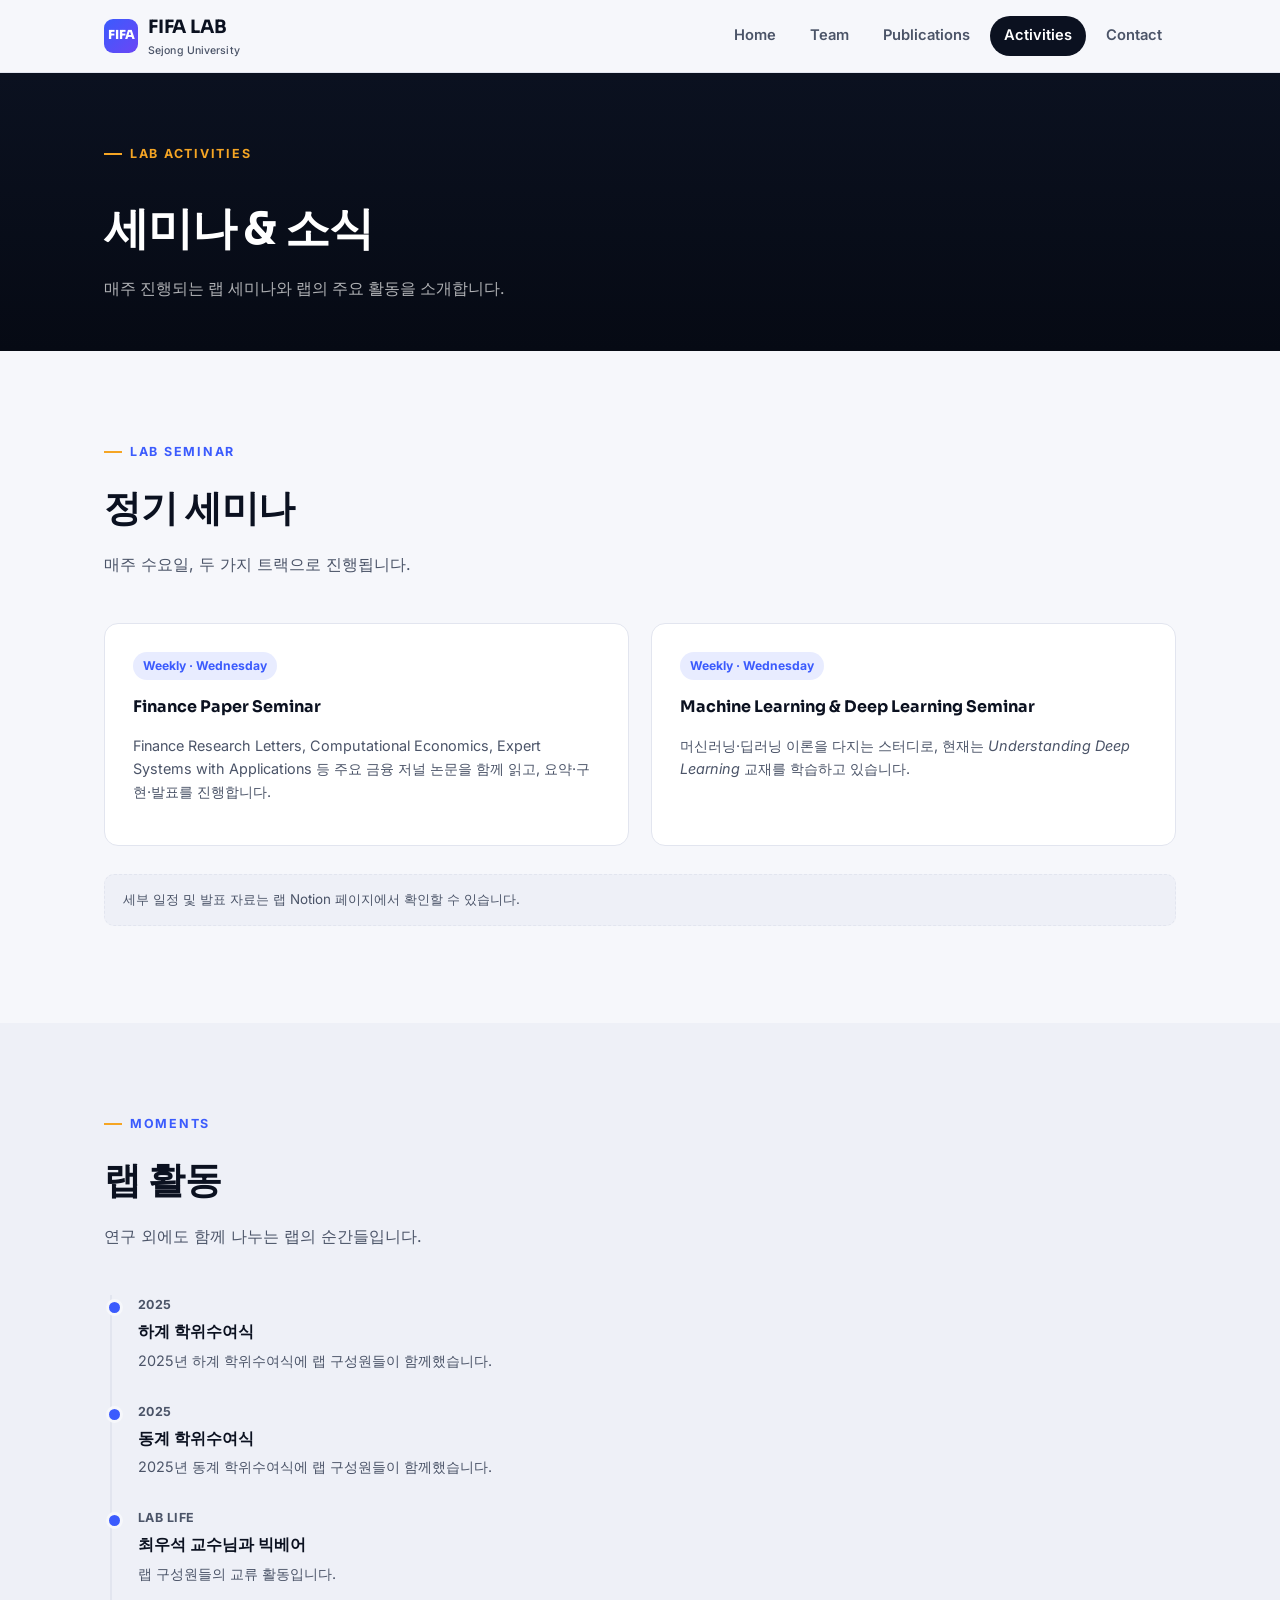
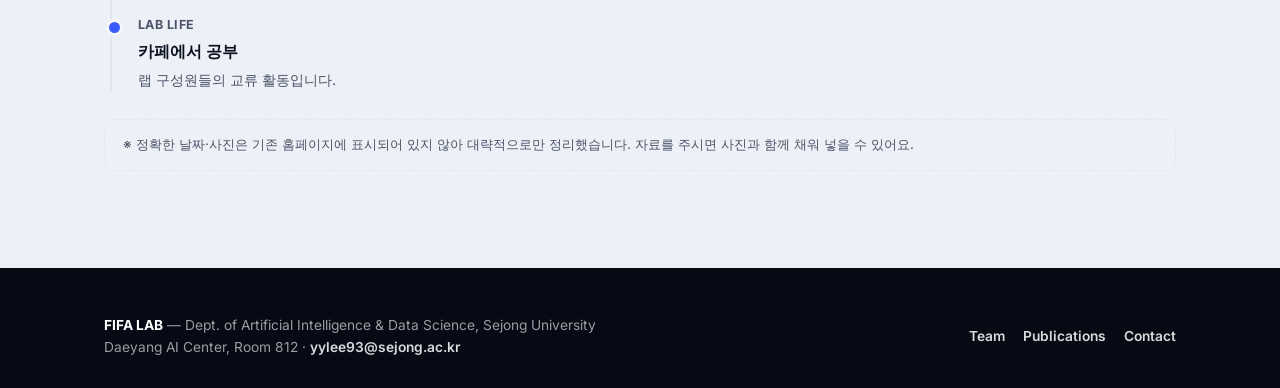
==== activities.html @ 0a1494c6 "Add files via upload" ====
<!doctype html>
<html lang="ko">
<head>
<meta charset="UTF-8" />
<meta name="viewport" content="width=device-width, initial-scale=1" />
<title>Activities | FIFA LAB</title>
<link rel="preconnect" href="https://fonts.googleapis.com">
<link rel="preconnect" href="https://fonts.gstatic.com" crossorigin>
<link href="https://fonts.googleapis.com/css2?family=Inter:wght@400;500;600;700&family=Sora:wght@600;700;800&display=swap" rel="stylesheet">
<link rel="stylesheet" href="css/style.css" />
</head>
<body>

<header class="site-header">
  <div class="wrap nav">
    <a class="brand" href="index.html">
      <span class="mark">FIFA</span>
      <span>FIFA LAB<small>Sejong University</small></span>
    </a>
    <ul class="nav-links">
      <li><a href="index.html">Home</a></li>
      <li><a href="team.html">Team</a></li>
      <li><a href="publications.html">Publications</a></li>
      <li><a href="activities.html">Activities</a></li>
      <li><a href="contact.html">Contact</a></li>
    </ul>
    <button class="nav-toggle" aria-label="메뉴 열기"><span></span></button>
  </div>
</header>

<section class="page-hero">
  <div class="wrap">
    <div class="eyebrow">Lab Activities</div>
    <h1 class="display">세미나 &amp; 소식</h1>
    <p>매주 진행되는 랩 세미나와 랩의 주요 활동을 소개합니다.</p>
  </div>
</section>

<section class="block">
  <div class="wrap">
    <div class="section-head">
      <div class="eyebrow">Lab Seminar</div>
      <h2 class="display">정기 세미나</h2>
      <p>매주 수요일, 두 가지 트랙으로 진행됩니다.</p>
    </div>
    <div class="seminar-grid">
      <div class="seminar-card">
        <span class="schedule">Weekly · Wednesday</span>
        <h4>Finance Paper Seminar</h4>
        <p>Finance Research Letters, Computational Economics, Expert Systems with Applications 등 주요 금융 저널 논문을 함께 읽고, 요약·구현·발표를 진행합니다.</p>
      </div>
      <div class="seminar-card">
        <span class="schedule">Weekly · Wednesday</span>
        <h4>Machine Learning &amp; Deep Learning Seminar</h4>
        <p>머신러닝·딥러닝 이론을 다지는 스터디로, 현재는 <i>Understanding Deep Learning</i> 교재를 학습하고 있습니다.</p>
      </div>
    </div>
    <p class="note">세부 일정 및 발표 자료는 랩 Notion 페이지에서 확인할 수 있습니다.</p>
  </div>
</section>

<section class="block block-alt">
  <div class="wrap">
    <div class="section-head">
      <div class="eyebrow">Moments</div>
      <h2 class="display">랩 활동</h2>
      <p>연구 외에도 함께 나누는 랩의 순간들입니다.</p>
    </div>
    <div class="timeline">
      <div class="timeline-item">
        <div class="when">2025</div>
        <h4>하계 학위수여식</h4>
        <p>2025년 하계 학위수여식에 랩 구성원들이 함께했습니다.</p>
      </div>
      <div class="timeline-item">
        <div class="when">2025</div>
        <h4>동계 학위수여식</h4>
        <p>2025년 동계 학위수여식에 랩 구성원들이 함께했습니다.</p>
      </div>
      <div class="timeline-item">
        <div class="when">Lab Life</div>
        <h4>최우석 교수님과 빅베어</h4>
        <p>랩 구성원들의 교류 활동입니다.</p>
      </div>
      <div class="timeline-item">
        <div class="when">Lab Life</div>
        <h4>카페에서 공부</h4>
        <p>랩 구성원들의 교류 활동입니다.</p>
      </div>
    </div>
    <p class="note">※ 정확한 날짜·사진은 기존 홈페이지에 표시되어 있지 않아 대략적으로만 정리했습니다. 자료를 주시면 사진과 함께 채워 넣을 수 있어요.</p>
  </div>
</section>

<footer>
  <div class="wrap">
    <div>
      <strong style="color:#fff;">FIFA LAB</strong> — Dept. of Artificial Intelligence &amp; Data Science, Sejong University<br>
      Daeyang AI Center, Room 812 · <a href="mailto:yylee93@sejong.ac.kr">yylee93@sejong.ac.kr</a>
    </div>
    <div class="foot-links">
      <a href="team.html">Team</a>
      <a href="publications.html">Publications</a>
      <a href="contact.html">Contact</a>
    </div>
  </div>
</footer>

<script src="js/main.js"></script>
</body>
</html>
---- css/style.css ----
/* ==========================================================================
   FIFA LAB — shared styles
   ========================================================================== */

:root {
  --ink: #0b1120;
  --ink-soft: #4b5468;
  --paper: #f6f7fb;
  --paper-alt: #eef0f7;
  --line: #e2e5ef;
  --card: #ffffff;
  --navy: #0b1120;
  --navy-deep: #060a14;
  --accent: #3b5bfd;
  --accent-soft: #e8ecff;
  --gold: #f5a524;
  --radius: 14px;
  --maxw: 1120px;
  --shadow: 0 20px 40px -24px rgba(11, 17, 32, 0.35);
}

* { box-sizing: border-box; }

html {
  scroll-behavior: smooth;
}

body {
  margin: 0;
  font-family: "Inter", -apple-system, BlinkMacSystemFont, "Segoe UI", "Pretendard", "Noto Sans KR", sans-serif;
  color: var(--ink);
  background: var(--paper);
  line-height: 1.6;
  -webkit-font-smoothing: antialiased;
}

.display {
  font-family: "Sora", "Inter", sans-serif;
}

img { max-width: 100%; display: block; }
a { color: inherit; text-decoration: none; }

.wrap {
  max-width: var(--maxw);
  margin: 0 auto;
  padding: 0 24px;
}

/* ---------- Header / Nav ---------- */

.site-header {
  position: sticky;
  top: 0;
  z-index: 50;
  background: rgba(246, 247, 251, 0.85);
  backdrop-filter: blur(10px);
  border-bottom: 1px solid var(--line);
}

.nav {
  display: flex;
  align-items: center;
  justify-content: space-between;
  height: 72px;
}

.brand {
  display: flex;
  align-items: center;
  gap: 10px;
  font-family: "Sora", sans-serif;
  font-weight: 700;
  font-size: 1.15rem;
  letter-spacing: -0.01em;
}

.brand .mark {
  width: 34px;
  height: 34px;
  border-radius: 9px;
  background: linear-gradient(135deg, var(--accent), #6b46f5);
  display: flex;
  align-items: center;
  justify-content: center;
  color: white;
  font-size: 0.78rem;
  font-weight: 800;
  letter-spacing: 0;
}

.brand small {
  display: block;
  font-family: "Inter", sans-serif;
  font-weight: 500;
  font-size: 0.66rem;
  color: var(--ink-soft);
  letter-spacing: 0.01em;
  margin-top: 1px;
}

.nav-links {
  display: flex;
  align-items: center;
  gap: 6px;
  list-style: none;
  margin: 0;
  padding: 0;
}

.nav-links a {
  display: inline-block;
  padding: 8px 14px;
  border-radius: 999px;
  font-size: 0.92rem;
  font-weight: 600;
  color: var(--ink-soft);
  transition: background 0.15s ease, color 0.15s ease;
}

.nav-links a:hover { background: var(--paper-alt); color: var(--ink); }
.nav-links a.active { background: var(--ink); color: white; }

.nav-toggle {
  display: none;
  background: none;
  border: 1px solid var(--line);
  border-radius: 8px;
  width: 40px;
  height: 40px;
  align-items: center;
  justify-content: center;
  cursor: pointer;
}
.nav-toggle span, .nav-toggle span::before, .nav-toggle span::after {
  content: "";
  display: block;
  width: 18px;
  height: 2px;
  background: var(--ink);
  position: relative;
}
.nav-toggle span::before { position: absolute; top: -6px; }
.nav-toggle span::after { position: absolute; top: 6px; }

@media (max-width: 760px) {
  .nav-links {
    position: fixed;
    top: 72px;
    left: 0;
    right: 0;
    flex-direction: column;
    align-items: stretch;
    background: var(--paper);
    border-bottom: 1px solid var(--line);
    padding: 10px 24px 18px;
    gap: 2px;
    display: none;
  }
  .nav-links.open { display: flex; }
  .nav-links a { padding: 12px 10px; }
  .nav-toggle { display: flex; }
}

/* ---------- Hero ---------- */

.hero {
  background:
    radial-gradient(1100px 480px at 85% -10%, rgba(59, 91, 253, 0.35), transparent 60%),
    radial-gradient(700px 400px at 5% 0%, rgba(107, 70, 245, 0.28), transparent 55%),
    linear-gradient(180deg, var(--navy) 0%, var(--navy-deep) 100%);
  color: #fff;
  padding: 96px 0 84px;
}

.eyebrow {
  display: inline-flex;
  align-items: center;
  gap: 8px;
  font-size: 0.78rem;
  font-weight: 700;
  letter-spacing: 0.14em;
  text-transform: uppercase;
  color: var(--gold);
  margin-bottom: 18px;
}
.eyebrow::before {
  content: "";
  width: 18px;
  height: 2px;
  background: var(--gold);
  display: inline-block;
}

.hero h1 {
  font-size: clamp(2.4rem, 5.5vw, 4.2rem);
  line-height: 1.04;
  letter-spacing: -0.02em;
  margin: 0 0 20px;
  font-weight: 700;
}

.hero .lede {
  font-size: 1.15rem;
  max-width: 640px;
  color: rgba(255, 255, 255, 0.72);
  margin: 0 0 34px;
}

.hero-meta {
  display: flex;
  flex-wrap: wrap;
  gap: 22px;
  font-size: 0.9rem;
  color: rgba(255, 255, 255, 0.6);
  margin-bottom: 40px;
}
.hero-meta span { display: flex; align-items: center; gap: 8px; }

.btn-row { display: flex; gap: 12px; flex-wrap: wrap; }

.btn {
  display: inline-flex;
  align-items: center;
  gap: 8px;
  padding: 13px 24px;
  border-radius: 999px;
  font-weight: 700;
  font-size: 0.92rem;
  transition: transform 0.15s ease, box-shadow 0.15s ease, background 0.15s ease;
}
.btn-primary { background: var(--accent); color: #fff; }
.btn-primary:hover { transform: translateY(-2px); box-shadow: 0 14px 28px -12px rgba(59, 91, 253, 0.65); }
.btn-ghost { background: rgba(255,255,255,0.08); color: #fff; border: 1px solid rgba(255,255,255,0.22); }
.btn-ghost:hover { background: rgba(255,255,255,0.16); }
.btn-dark { background: var(--ink); color: #fff; }
.btn-dark:hover { transform: translateY(-2px); }

/* ---------- Stats ---------- */

.stats {
  background: var(--navy-deep);
  border-top: 1px solid rgba(255,255,255,0.08);
}
.stats .wrap {
  display: grid;
  grid-template-columns: repeat(4, 1fr);
  gap: 24px;
  padding: 34px 24px;
}
.stat b {
  display: block;
  font-family: "Sora", sans-serif;
  font-size: 2rem;
  color: #fff;
  letter-spacing: -0.02em;
}
.stat span {
  font-size: 0.82rem;
  color: rgba(255,255,255,0.55);
}
@media (max-width: 700px) {
  .stats .wrap { grid-template-columns: repeat(2, 1fr); }
}

/* ---------- Sections ---------- */

section.block { padding: 84px 0; }
section.block.tight { padding: 64px 0; }
.block-alt { background: var(--paper-alt); }

.section-head {
  max-width: 640px;
  margin: 0 0 46px;
}
.section-head .eyebrow { color: var(--accent); }
.section-head h2 {
  font-size: clamp(1.7rem, 3vw, 2.3rem);
  letter-spacing: -0.01em;
  margin: 0 0 12px;
}
.section-head p { color: var(--ink-soft); font-size: 1.02rem; margin: 0; }

/* ---------- Pillars ---------- */

.pillars {
  display: grid;
  grid-template-columns: repeat(3, 1fr);
  gap: 22px;
}
@media (max-width: 900px) { .pillars { grid-template-columns: 1fr; } }

.pillar {
  background: var(--card);
  border: 1px solid var(--line);
  border-radius: var(--radius);
  padding: 30px 26px;
  transition: transform 0.18s ease, box-shadow 0.18s ease;
}
.pillar:hover { transform: translateY(-4px); box-shadow: var(--shadow); }

.pillar .num {
  font-family: "Sora", sans-serif;
  font-size: 0.78rem;
  font-weight: 700;
  color: var(--accent);
  letter-spacing: 0.08em;
}
.pillar h3 {
  font-family: "Sora", sans-serif;
  font-size: 1.06rem;
  letter-spacing: -0.01em;
  margin: 14px 0 6px;
}
.pillar .kor-title {
  display: block;
  font-size: 0.86rem;
  font-weight: 600;
  color: var(--ink-soft);
  margin-bottom: 12px;
}
.pillar p {
  font-size: 0.92rem;
  color: var(--ink-soft);
  margin: 0 0 14px;
}
.pillar .topics {
  display: flex;
  flex-wrap: wrap;
  gap: 6px;
}
.pillar .topics span {
  font-size: 0.74rem;
  font-weight: 600;
  background: var(--accent-soft);
  color: var(--accent);
  padding: 4px 10px;
  border-radius: 999px;
}

/* ---------- Cards / lists (news, activities) ---------- */

.card-list { display: grid; gap: 14px; }

.news-card {
  display: flex;
  gap: 18px;
  align-items: flex-start;
  background: var(--card);
  border: 1px solid var(--line);
  border-radius: var(--radius);
  padding: 20px 22px;
}
.news-card .tag {
  flex: none;
  font-size: 0.7rem;
  font-weight: 700;
  letter-spacing: 0.04em;
  text-transform: uppercase;
  color: var(--accent);
  background: var(--accent-soft);
  padding: 5px 10px;
  border-radius: 999px;
  margin-top: 2px;
}
.news-card h4 { margin: 0 0 4px; font-size: 1rem; }
.news-card p { margin: 0; color: var(--ink-soft); font-size: 0.88rem; }

/* ---------- Team ---------- */

.prof-card {
  display: grid;
  grid-template-columns: 220px 1fr;
  gap: 40px;
  background: var(--card);
  border: 1px solid var(--line);
  border-radius: 20px;
  padding: 40px;
  box-shadow: var(--shadow);
}
@media (max-width: 720px) { .prof-card { grid-template-columns: 1fr; gap: 24px; padding: 28px; } }

.prof-photo {
  width: 100%;
  aspect-ratio: 1 / 1;
  border-radius: 16px;
  background: linear-gradient(135deg, var(--accent), #6b46f5);
  display: flex;
  align-items: center;
  justify-content: center;
  color: #fff;
  font-family: "Sora", sans-serif;
  font-size: 3rem;
  font-weight: 800;
}

.prof-info .role { color: var(--accent); font-weight: 700; font-size: 0.82rem; text-transform: uppercase; letter-spacing: 0.06em; }
.prof-info h2 { margin: 8px 0 2px; font-family: "Sora", sans-serif; font-size: 1.6rem; }
.prof-info .en-name { color: var(--ink-soft); font-size: 0.92rem; margin: 0 0 18px; }

.prof-grid {
  display: grid;
  grid-template-columns: 1fr 1fr;
  gap: 24px;
  margin-top: 20px;
}
@media (max-width: 560px) { .prof-grid { grid-template-columns: 1fr; } }

.prof-grid h5 {
  font-size: 0.74rem;
  text-transform: uppercase;
  letter-spacing: 0.06em;
  color: var(--ink-soft);
  margin: 0 0 8px;
}
.prof-grid ul { margin: 0; padding-left: 18px; font-size: 0.88rem; color: var(--ink); }
.prof-grid li { margin-bottom: 4px; }

.contact-line {
  display: flex;
  gap: 18px;
  flex-wrap: wrap;
  margin-top: 22px;
  font-size: 0.9rem;
}
.contact-line a { color: var(--accent); font-weight: 600; }

.members {
  display: grid;
  grid-template-columns: repeat(3, 1fr);
  gap: 20px;
  margin-top: 40px;
}
@media (max-width: 900px) { .members { grid-template-columns: 1fr 1fr; } }
@media (max-width: 600px) { .members { grid-template-columns: 1fr; } }

.member-card {
  background: var(--card);
  border: 1px solid var(--line);
  border-radius: var(--radius);
  padding: 24px;
  text-align: left;
}
.member-avatar {
  width: 52px;
  height: 52px;
  border-radius: 50%;
  background: var(--accent-soft);
  color: var(--accent);
  display: flex;
  align-items: center;
  justify-content: center;
  font-family: "Sora", sans-serif;
  font-weight: 800;
  margin-bottom: 16px;
}
.member-card h4 { margin: 0 0 2px; font-size: 1rem; }
.member-card .en { color: var(--ink-soft); font-size: 0.8rem; margin-bottom: 10px; }
.member-card .badge {
  display: inline-block;
  font-size: 0.72rem;
  font-weight: 700;
  color: var(--accent);
  background: var(--accent-soft);
  padding: 3px 9px;
  border-radius: 999px;
  margin-bottom: 10px;
}
.member-card p { font-size: 0.84rem; color: var(--ink-soft); margin: 0 0 10px; }
.member-card a { font-size: 0.82rem; font-weight: 600; color: var(--accent); }

.subgroup-title {
  font-family: "Sora", sans-serif;
  font-size: 1.1rem;
  margin: 50px 0 4px;
}
.subgroup-sub { color: var(--ink-soft); font-size: 0.88rem; margin: 0 0 4px; }

/* ---------- Publications ---------- */

.pub-year {
  display: flex;
  align-items: baseline;
  gap: 14px;
  margin: 44px 0 16px;
}
.pub-year:first-child { margin-top: 0; }
.pub-year h3 {
  font-family: "Sora", sans-serif;
  font-size: 1.3rem;
  margin: 0;
}
.pub-year .line { flex: 1; height: 1px; background: var(--line); }
.pub-year .count { font-size: 0.8rem; color: var(--ink-soft); }

.pub-item {
  background: var(--card);
  border: 1px solid var(--line);
  border-radius: 12px;
  padding: 18px 22px;
  margin-bottom: 12px;
}
.pub-item .badge-row { display: flex; gap: 8px; margin-bottom: 8px; flex-wrap: wrap; }
.pub-item .status {
  font-size: 0.7rem;
  font-weight: 700;
  text-transform: uppercase;
  letter-spacing: 0.04em;
  padding: 3px 9px;
  border-radius: 999px;
}
.status.published { background: var(--accent-soft); color: var(--accent); }
.status.preparation { background: #fdecc8; color: #9a6300; }
.pub-item h4 { margin: 0 0 6px; font-size: 0.98rem; line-height: 1.4; }
.pub-item .authors { font-size: 0.86rem; color: var(--ink-soft); margin: 0 0 4px; }
.pub-item .authors b { color: var(--ink); }
.pub-item .venue { font-size: 0.84rem; color: var(--accent); font-weight: 600; margin: 0; font-style: italic; }

/* ---------- Seminar / activities ---------- */

.seminar-grid {
  display: grid;
  grid-template-columns: 1fr 1fr;
  gap: 22px;
}
@media (max-width: 800px) { .seminar-grid { grid-template-columns: 1fr; } }

.seminar-card {
  background: var(--card);
  border: 1px solid var(--line);
  border-radius: var(--radius);
  padding: 28px;
}
.seminar-card .schedule {
  display: inline-block;
  font-size: 0.76rem;
  font-weight: 700;
  color: var(--accent);
  background: var(--accent-soft);
  padding: 4px 10px;
  border-radius: 999px;
  margin-bottom: 14px;
}
.seminar-card h4 { margin: 0 0 8px; font-family: "Sora", sans-serif; }
.seminar-card p { color: var(--ink-soft); font-size: 0.9rem; }

.timeline { border-left: 2px solid var(--line); margin-left: 6px; padding-left: 26px; }
.timeline-item { position: relative; padding-bottom: 30px; }
.timeline-item:last-child { padding-bottom: 0; }
.timeline-item::before {
  content: "";
  position: absolute;
  left: -32px;
  top: 4px;
  width: 11px;
  height: 11px;
  border-radius: 50%;
  background: var(--accent);
  border: 3px solid var(--paper);
}
.timeline-item .when { font-size: 0.78rem; font-weight: 700; color: var(--ink-soft); text-transform: uppercase; letter-spacing: 0.04em; }
.timeline-item h4 { margin: 4px 0 4px; }
.timeline-item p { margin: 0; color: var(--ink-soft); font-size: 0.9rem; }

.note {
  font-size: 0.84rem;
  color: var(--ink-soft);
  background: var(--paper-alt);
  border: 1px dashed var(--line);
  border-radius: 10px;
  padding: 14px 18px;
  margin-top: 28px;
}

/* ---------- Contact ---------- */

.contact-grid {
  display: grid;
  grid-template-columns: 1.1fr 0.9fr;
  gap: 40px;
}
@media (max-width: 800px) { .contact-grid { grid-template-columns: 1fr; } }

.info-card {
  background: var(--card);
  border: 1px solid var(--line);
  border-radius: var(--radius);
  padding: 30px;
}
.info-row {
  display: flex;
  gap: 16px;
  padding: 16px 0;
  border-bottom: 1px solid var(--line);
}
.info-row:last-child { border-bottom: none; }
.info-row .icon {
  flex: none;
  width: 38px;
  height: 38px;
  border-radius: 10px;
  background: var(--accent-soft);
  color: var(--accent);
  display: flex;
  align-items: center;
  justify-content: center;
  font-size: 1rem;
}
.info-row h5 { margin: 0 0 3px; font-size: 0.8rem; text-transform: uppercase; letter-spacing: 0.05em; color: var(--ink-soft); }
.info-row div a, .info-row div span { font-size: 0.95rem; font-weight: 600; }

.map-box {
  border-radius: var(--radius);
  overflow: hidden;
  border: 1px solid var(--line);
  min-height: 260px;
}
.map-box iframe { width: 100%; height: 100%; min-height: 260px; border: 0; }

/* ---------- Footer ---------- */

footer {
  background: var(--navy-deep);
  color: rgba(255,255,255,0.6);
  padding: 46px 0 30px;
  font-size: 0.86rem;
}
footer .wrap {
  display: flex;
  justify-content: space-between;
  flex-wrap: wrap;
  gap: 18px;
  align-items: center;
}
footer a { color: rgba(255,255,255,0.85); font-weight: 600; }
footer .foot-links { display: flex; gap: 18px; flex-wrap: wrap; }

/* ---------- Page hero (inner pages) ---------- */

.page-hero {
  background: linear-gradient(180deg, var(--navy) 0%, var(--navy-deep) 100%);
  color: #fff;
  padding: 64px 0 50px;
}
.page-hero h1 { font-size: clamp(2rem, 4vw, 2.8rem); margin: 12px 0 10px; letter-spacing: -0.02em; }
.page-hero p { color: rgba(255,255,255,0.68); max-width: 600px; margin: 0; }
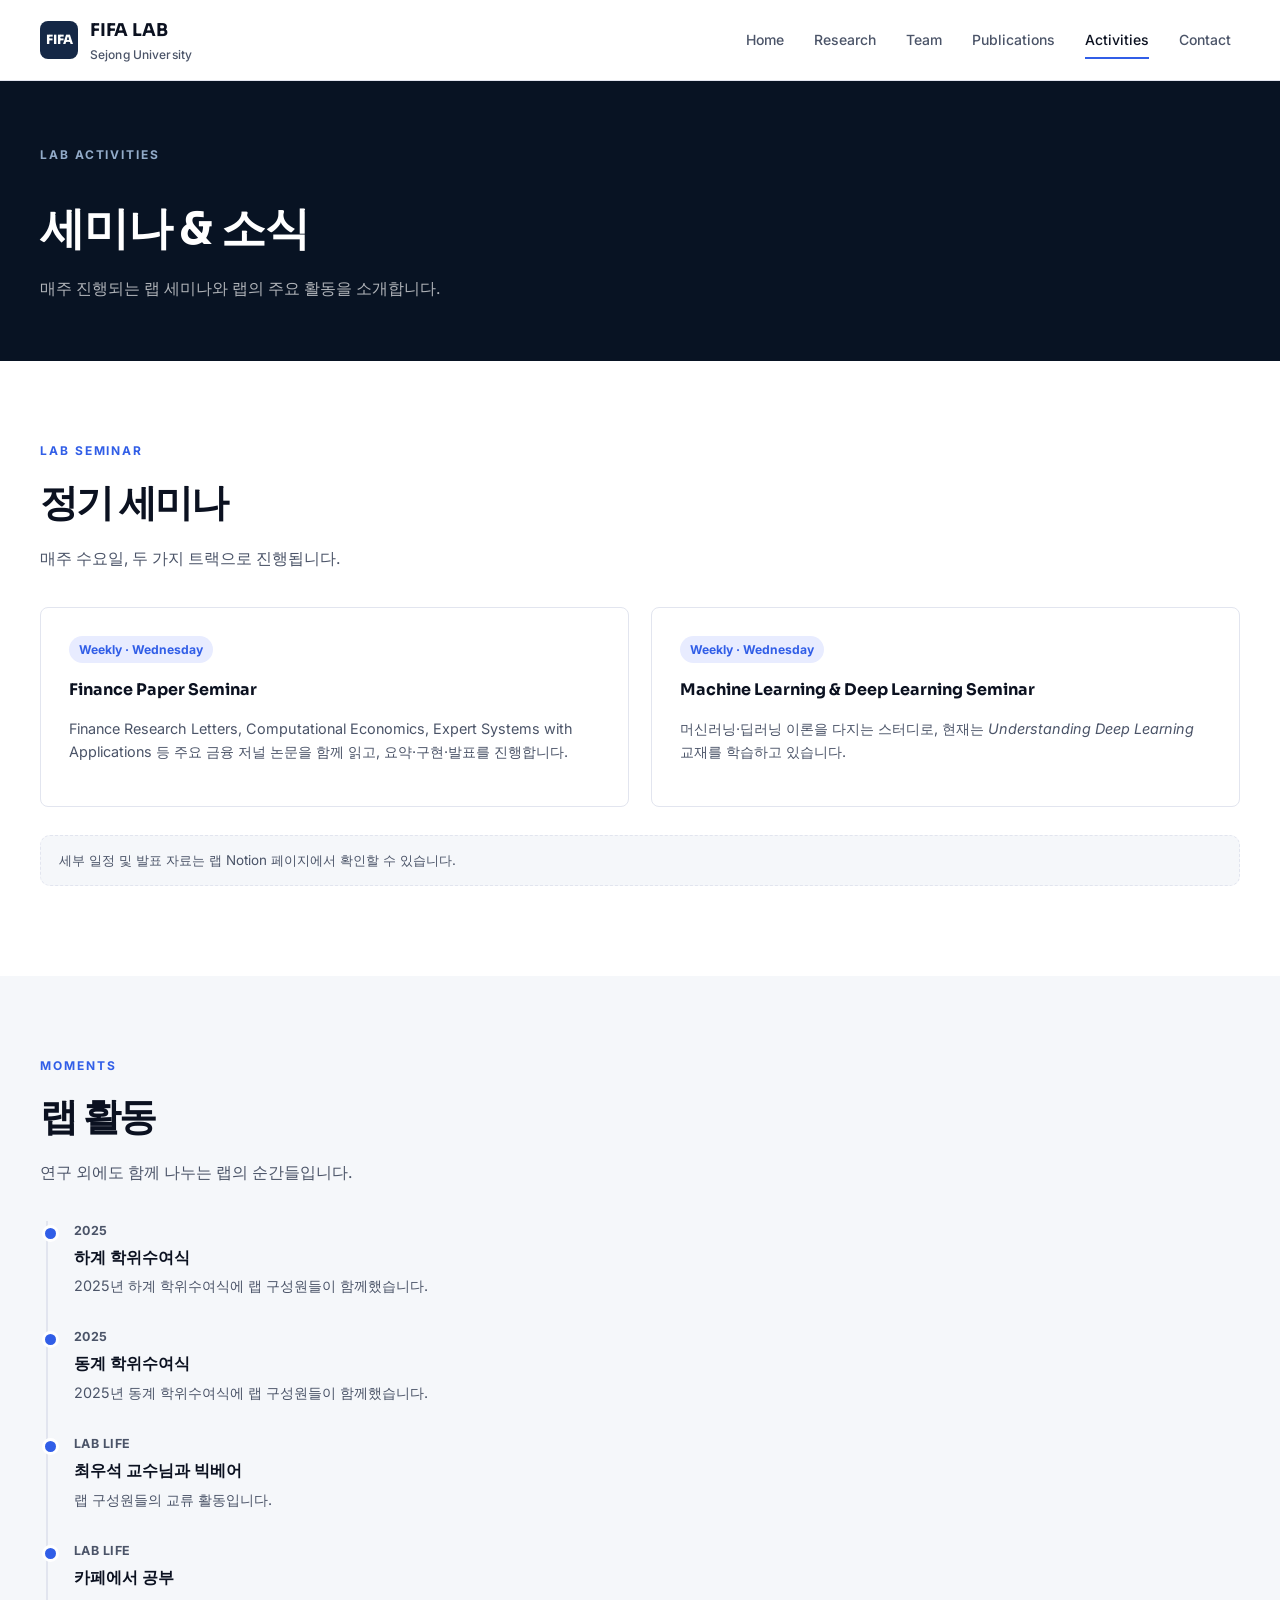
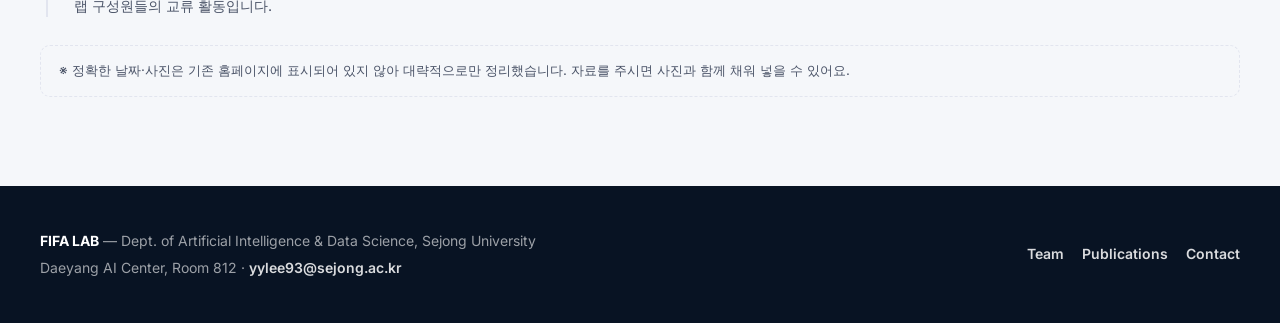
==== commit 1fd0fb90: "Add files via upload" ====
--- a/activities.html
+++ b/activities.html
@@ -10,6 +10,7 @@
 <link rel="stylesheet" href="css/style.css" />
 </head>
 <body>
+<a class="skip-link" href="#main-content">본문으로 바로가기</a>
 
 <header class="site-header">
   <div class="wrap nav">
@@ -17,17 +18,19 @@
       <span class="mark">FIFA</span>
       <span>FIFA LAB<small>Sejong University</small></span>
     </a>
-    <ul class="nav-links">
+    <ul class="nav-links" id="primary-navigation" aria-label="주요 메뉴">
       <li><a href="index.html">Home</a></li>
+      <li><a href="index.html#research">Research</a></li>
       <li><a href="team.html">Team</a></li>
       <li><a href="publications.html">Publications</a></li>
       <li><a href="activities.html">Activities</a></li>
       <li><a href="contact.html">Contact</a></li>
     </ul>
-    <button class="nav-toggle" aria-label="메뉴 열기"><span></span></button>
+    <button class="nav-toggle" type="button" aria-label="메뉴 열기" aria-controls="primary-navigation" aria-expanded="false"><span></span></button>
   </div>
 </header>
 
+<main id="main-content">
 <section class="page-hero">
   <div class="wrap">
     <div class="eyebrow">Lab Activities</div>
@@ -92,6 +95,7 @@
   </div>
 </section>
 
+</main>
 <footer>
   <div class="wrap">
     <div>
--- a/css/style.css
+++ b/css/style.css
@@ -5,17 +5,17 @@
 :root {
   --ink: #0b1120;
   --ink-soft: #4b5468;
-  --paper: #f6f7fb;
-  --paper-alt: #eef0f7;
+  --paper: #ffffff;
+  --paper-alt: #f5f7fa;
   --line: #e2e5ef;
   --card: #ffffff;
   --navy: #0b1120;
   --navy-deep: #060a14;
-  --accent: #3b5bfd;
+  --accent: #315ee7;
   --accent-soft: #e8ecff;
   --gold: #f5a524;
   --radius: 14px;
-  --maxw: 1120px;
+  --maxw: 1248px;
   --shadow: 0 20px 40px -24px rgba(11, 17, 32, 0.35);
 }
 
@@ -644,3 +644,106 @@
 }
 .page-hero h1 { font-size: clamp(2rem, 4vw, 2.8rem); margin: 12px 0 10px; letter-spacing: -0.02em; }
 .page-hero p { color: rgba(255,255,255,0.68); max-width: 600px; margin: 0; }
+
+/* Refined layout — unified navy, clear typography and quiet surfaces. */
+:root { --gold: var(--accent); --radius: 8px; }
+body { overflow-wrap: break-word; }
+a:focus-visible, button:focus-visible { outline: 3px solid #5784ff; outline-offset: 5px; }
+.skip-link { position: fixed; top: -100px; left: 16px; z-index: 100; padding: 12px 18px; background: white; color: var(--ink); }
+.skip-link:focus { top: 12px; }
+.site-header { background: rgba(255,255,255,.96); }
+.nav { height: 80px; }
+.brand { gap: 12px; font-size: 1.1rem; }
+.brand .mark { width: 38px; height: 38px; border-radius: 8px; background: #152846; font-size: .8rem; }
+.brand small { font-size: .75rem; }
+.nav-links { gap: 12px; }
+.nav-links a { position: relative; border-radius: 0; padding: 12px 9px; font-size: .875rem; font-weight: 500; }
+.nav-links a:hover, .nav-links a.active { background: transparent; color: var(--ink); }
+.nav-links a.active::after { content: ''; position: absolute; bottom: 4px; left: 9px; right: 9px; height: 2px; background: var(--accent); }
+.eyebrow { color: var(--accent); font-size: .75rem; letter-spacing: .16em; }
+.eyebrow::before { display: none; }
+.hero { position: relative; overflow: hidden; background: #081323; padding: 0; }
+.hero .hero-grid { display: grid; grid-template-columns: 1.08fr 1fr; gap: 16px; align-items: center; min-height: 540px; padding-top: 66px; padding-bottom: 62px; }
+.hero-copy { position: relative; z-index: 1; min-width: 0; }
+.hero .eyebrow { color: #92abc9; margin-bottom: 23px; }
+.hero h1 { font-size: clamp(3.6rem, 6.2vw, 5.5rem); line-height: 1.12; letter-spacing: -.055em; margin: 0 0 15px; white-space: nowrap; }
+.title-dot { color: #638cff; }
+.hero-fullname { color: #d7e2f2; font-size: clamp(1.25rem, 2vw, 1.7rem); font-weight: 400; line-height: 1.4; letter-spacing: -.02em; margin: 0 0 27px; }
+.hero .lede { color: #aebcd0; font-size: 1rem; line-height: 1.85; margin-bottom: 31px; max-width: 550px; word-break: keep-all; }
+.hero .btn-row { align-items: center; gap: 28px; }
+.btn { border-radius: 5px; font-weight: 600; font-size: .875rem; padding: 13px 19px; }
+.btn-primary { background: #315ee7; }
+.btn-primary span { margin-left: 14px; font-size: 1.1rem; }
+.text-link { display: inline-flex; align-items: center; gap: 14px; color: #e0e8f4; font-size: .875rem; padding: 12px 0; }
+.text-link:hover { color: #8caaff; }
+.hero-art { height: 420px; min-width: 0; position: relative; margin-right: -24px; }
+.hero-art img { width: 100%; height: 100%; object-fit: cover; object-position: 66% center; opacity: .88; mask-image: radial-gradient(ellipse 65% 59% at 53% 50%, black 23%, transparent 84%); -webkit-mask-image: radial-gradient(ellipse 65% 59% at 53% 50%, black 23%, transparent 84%); }
+.hero-bottom { display: flex; align-items: center; justify-content: space-between; gap: 20px; padding-top: 20px; padding-bottom: 23px; color: #94a6be; font-size: .8125rem; position: relative; }
+.hero-bottom::before { content: ''; position: absolute; left: 24px; right: 24px; top: 0; height: 1px; background: #243144; }
+.hero-bottom a { color: #b3c2d8; display: flex; align-items: center; gap: 25px; }
+section.block { padding: 76px 0; }
+#research { scroll-margin-top: 100px; }
+.section-head { margin-bottom: 35px; max-width: 760px; }
+.section-head .eyebrow { margin-bottom: 12px; }
+.section-head h2 { font-size: clamp(1.8rem, 3vw, 2.4rem); letter-spacing: -.045em; margin-bottom: 12px; }
+.section-head p { font-size: 1rem; word-break: keep-all; }
+.pillars { gap: 0; border-top: 1px solid var(--line); border-bottom: 1px solid var(--line); }
+.pillar { border: 0; border-right: 1px solid var(--line); border-radius: 0; padding: 29px 28px 31px; background: transparent; }
+.pillar:first-child { padding-left: 0; }
+.pillar:last-child { border-right: 0; padding-right: 0; }
+.pillar:hover { transform: none; box-shadow: none; }
+.pillar .num { color: #637c9f; font-size: .8125rem; }
+.pillar h3 { font-size: 1.1rem; line-height: 1.5; min-height: 3.3em; margin-top: 22px; }
+.pillar .kor-title { font-size: .875rem; }
+.pillar p { font-size: 1rem; line-height: 1.8; word-break: keep-all; }
+.pillar .topics { gap: 6px 12px; margin-top: 22px; }
+.pillar .topics span { border-radius: 0; padding: 0; background: transparent; color: #315b99; font-size: .8125rem; font-weight: 500; }
+.news-section .wrap { display: grid; grid-template-columns: .8fr 1.8fr; gap: 65px; }
+.news-section .section-head { margin: 0; }
+.news-section .card-list { gap: 0; border-top: 1px solid var(--line); }
+.news-section .news-card { background: none; border: 0; border-bottom: 1px solid var(--line); border-radius: 0; padding: 24px 0; gap: 25px; }
+.news-card .tag { font-size: .8125rem; background: none; color: #63748a; padding: 0; }
+.news-card p { font-size: 1rem; line-height: 1.7; }
+.news-card h4 { margin-bottom: 7px; }
+.page-hero { background: #081323; padding: 60px 0; }
+.page-hero .eyebrow { color: #92abc9; }
+.prof-photo { background: #152846; }
+footer { padding: 42px 0; background: #081323; font-size: .875rem; line-height: 1.9; }
+.info-row > div { min-width: 0; }
+@media (max-width: 1000px) {
+ .hero .hero-grid { grid-template-columns: 1.15fr .85fr; }
+ .hero h1 { font-size: 4rem; }
+ .hero-art { margin-right: -24px; }
+ .desktop-break { display: none; }
+ .nav-links { gap: 2px; }
+ .pillar { padding-left: 22px; padding-right: 22px; }
+}
+@media (max-width: 900px) {
+ .pillars { grid-template-columns: 1fr; }
+ .pillar, .pillar:first-child, .pillar:last-child { padding: 26px 0; border-right: 0; border-bottom: 1px solid var(--line); }
+ .pillar:last-child { border-bottom: 0; }
+ .pillar h3 { min-height: 0; margin-top: 12px; }
+ .pillar .topics { margin-top: 14px; }
+}
+@media (max-width: 760px) {
+ .nav { height: 72px; }
+ .nav-links { top: 72px; padding: 12px 24px 20px; background: white; box-shadow: 0 20px 30px -25px #13294b; }
+ .nav-links a { width: 100%; padding: 12px 10px; }
+ .nav-links a.active::after { right: auto; width: 24px; }
+ .hero .hero-grid { grid-template-columns: 1fr; min-height: 0; padding-top: 48px; padding-bottom: 20px; gap: 0; }
+ .hero h1 { font-size: clamp(3rem, 11vw, 4.4rem); }
+ .hero-fullname { font-size: 1.35rem; }
+ .hero .lede { max-width: 520px; }
+ .hero-art { height: 210px; width: 100%; margin: 8px 0 -12px; }
+ .hero-art img { object-fit: cover; object-position: 60% 52%; mask-image: radial-gradient(ellipse 62% 75% at 50% 50%, black 8%, transparent 80%); -webkit-mask-image: radial-gradient(ellipse 62% 75% at 50% 50%, black 8%, transparent 80%); }
+ .hero-bottom { padding-top: 18px; padding-bottom: 20px; font-size: .75rem; }
+ .hero-bottom a { display: none; }
+ section.block { padding: 48px 0; }
+ .news-section .wrap { grid-template-columns: 1fr; gap: 28px; }
+ .hero .btn-row { gap: 20px; }
+ footer .wrap { flex-direction: column; align-items: flex-start; gap: 24px; }
+}
+@media (prefers-reduced-motion: reduce) {
+ html { scroll-behavior: auto; }
+ *, *::before, *::after { transition: none !important; animation: none !important; }
+}
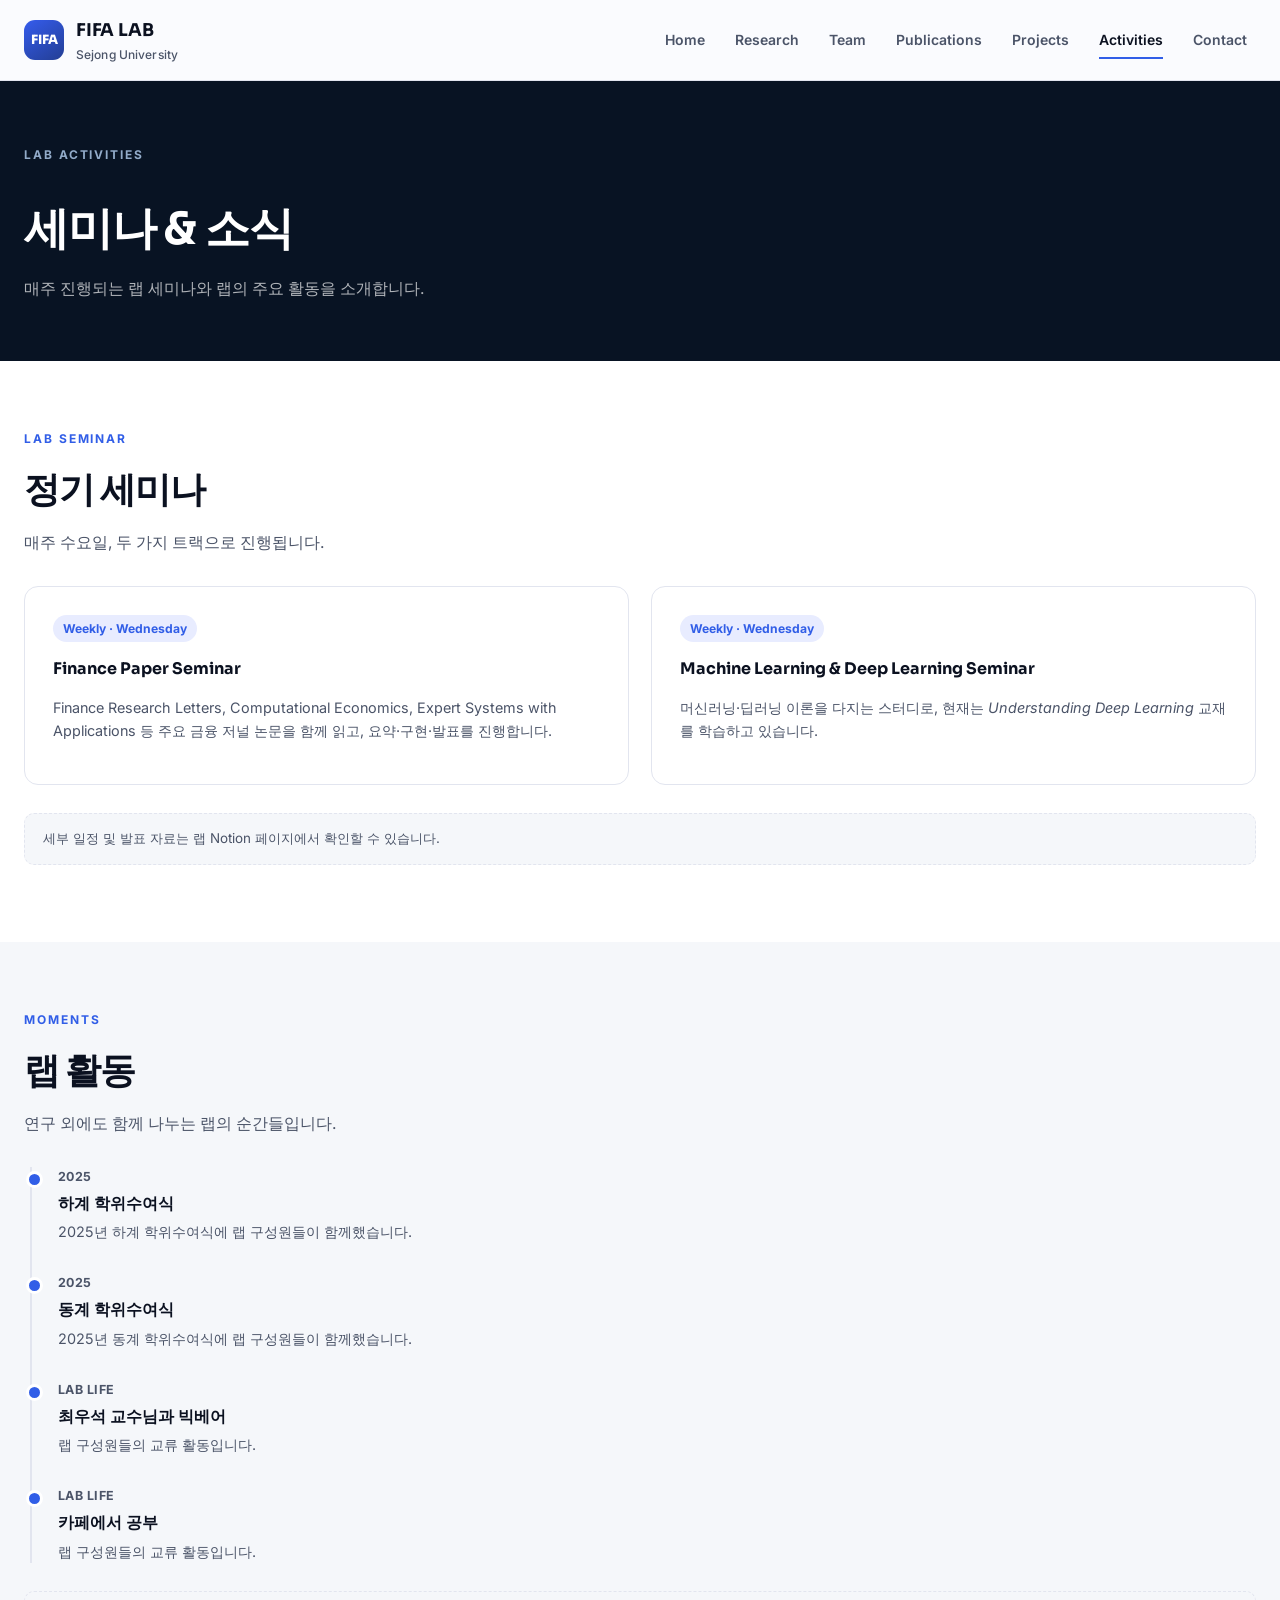
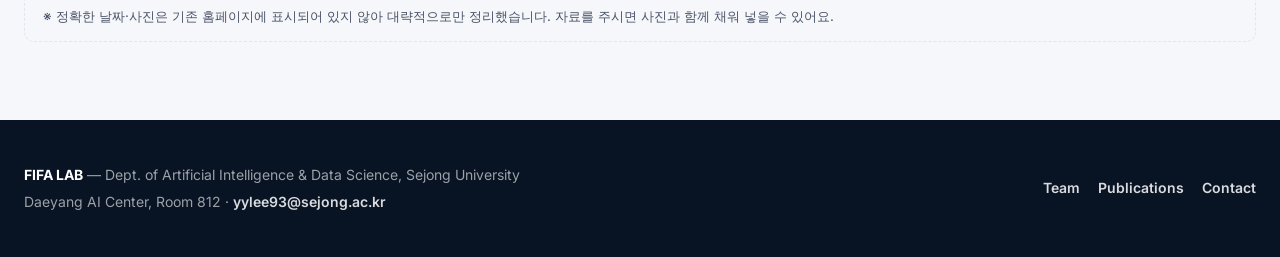
==== commit 62d3c286: "Update activities.html" ====
--- a/activities.html
+++ b/activities.html
@@ -23,6 +23,7 @@
       <li><a href="index.html#research">Research</a></li>
       <li><a href="team.html">Team</a></li>
       <li><a href="publications.html">Publications</a></li>
+      <li><a href="projects.html">Projects</a></li>
       <li><a href="activities.html">Activities</a></li>
       <li><a href="contact.html">Contact</a></li>
     </ul>
--- a/css/style.css
+++ b/css/style.css
@@ -747,3 +747,90 @@
  html { scroll-behavior: auto; }
  *, *::before, *::after { transition: none !important; animation: none !important; }
 }
+
+/* Home revision: stronger artwork, a compact title group, restored cards. */
+:root { --maxw: 1328px; --radius: 14px; }
+.site-header { background: #fafbfe; }
+.brand .mark { background: linear-gradient(145deg, #355ced, #233e94); border-radius: 11px; width: 40px; height: 40px; }
+.nav-links a { font-weight: 600; }
+.hero {
+ background: radial-gradient(ellipse at 78% 25%, rgba(30,73,141,.30), transparent 56%),
+ radial-gradient(ellipse at 0% 0%, rgba(54,44,124,.23), transparent 48%), #090f1f;
+}
+.hero .hero-grid {
+ grid-template-columns: 1fr 1.04fr;
+ min-height: 530px;
+ padding-top: 34px;
+ padding-bottom: 38px;
+ gap: 32px;
+}
+.hero .eyebrow { font-size: .8125rem; color: #a7bdfa; letter-spacing: .07em; margin-bottom: 21px; }
+.hero .eyebrow::before { display: inline-block; width: 24px; height: 2px; background: #7398ff; }
+.hero h1 { font-size: clamp(3.8rem, 5.9vw, 5.25rem); font-weight: 700; line-height: 1.08; letter-spacing: -.045em; margin-bottom: 8px; }
+.hero-fullname { font-family: 'Inter',sans-serif; font-size: clamp(1.25rem, 1.85vw, 1.6rem); font-weight: 500; line-height: 1.4; color: #d8e4ff; letter-spacing: -.035em; margin-bottom: 25px; }
+.hero .lede { font-size: 1.0625rem; line-height: 1.85; color: #b9c4d9; max-width: 570px; margin-bottom: 29px; }
+.hero .btn-row { gap: 12px; }
+.hero .btn { border-radius: 999px; padding: 13px 23px; font-size: .9375rem; min-height: 50px; }
+.hero .btn-primary { background: #4166f5; box-shadow: 0 7px 24px rgba(28,57,171,.22); }
+.hero .btn-ghost { background: rgba(255,255,255,.045); border: 1px solid #4b5671; }
+.hero .btn-ghost:hover { background: rgba(255,255,255,.12); }
+.hero-art { height: 458px; width: calc(100% + 24px); margin: 0 -24px 0 0; }
+.hero-art img {
+ object-fit: cover; object-position: 65% center; opacity: 1;
+ mask-image: radial-gradient(ellipse 72% 70% at 51% 50%, black 43%, transparent 78%);
+ -webkit-mask-image: radial-gradient(ellipse 72% 70% at 51% 50%, black 43%, transparent 78%);
+}
+.research-section { background: #f7f9fd; }
+section.block { padding: 64px 0; }
+.section-head { margin-bottom: 30px; }
+.section-head h2 { font-size: clamp(1.8rem, 2.8vw, 2.25rem); letter-spacing: -.035em; }
+.pillars { gap: 20px; border: 0; }
+.pillar, .pillar:first-child, .pillar:last-child {
+ padding: 28px; border: 1px solid #e1e7f1; border-radius: 14px;
+ background: #fff; box-shadow: 0 8px 24px rgba(20,41,79,.035);
+}
+.pillar:hover { transform: translateY(-3px); box-shadow: 0 14px 32px rgba(20,41,79,.09); }
+.pillar .num { color: #3b61d6; font-size: .8125rem; background: #eef3ff; border-radius: 8px; width: 36px; height: 34px; display: flex; align-items: center; justify-content: center; }
+.pillar h3 { min-height: 3em; margin-top: 18px; font-size: 1.1rem; line-height: 1.5; }
+.pillar p { color: #58657b; }
+.pillar .topics { gap: 6px; margin-top: 18px; }
+.pillar .topics span { font-size: .75rem; color: #42609d; background: #f0f4fc; border-radius: 5px; padding: 4px 8px; }
+.news-section { background: #fff; }
+@media (max-width: 1000px) {
+ .hero .hero-grid { gap: 16px; grid-template-columns: 1.1fr .9fr; min-height: 490px; }
+ .hero h1 { font-size: 4rem; }
+ .hero-fullname { font-size: 1.3rem; }
+ .hero-art { height: 410px; }
+}
+@media (max-width: 900px) {
+ .pillar h3 { min-height: 0; }
+}
+@media (max-width: 760px) {
+ .hero .hero-grid { display: grid; grid-template-columns: 1fr; gap: 0; padding-top: 36px; padding-bottom: 16px; min-height: 0; }
+ .hero .eyebrow { font-size: .75rem; letter-spacing: .015em; margin-bottom: 22px; }
+ .hero h1 { font-size: clamp(3.15rem, 13vw, 4.3rem); margin-bottom: 8px; }
+ .hero-fullname { font-size: clamp(1.125rem, 4.5vw, 1.35rem); margin-bottom: 22px; }
+ .hero .lede { font-size: 1rem; line-height: 1.8; margin-bottom: 25px; }
+ .hero .btn { padding: 12px 19px; font-size: .875rem; }
+ .hero-art { width: 100%; height: 225px; margin: 8px 0 0; }
+ .hero-art img { object-position: 65% 52%; mask-image: radial-gradient(ellipse 72% 76% at 51% 50%, black 33%, transparent 79%); -webkit-mask-image: radial-gradient(ellipse 72% 76% at 51% 50%, black 33%, transparent 79%); }
+ section.block { padding: 44px 0; }
+ .pillar, .pillar:first-child, .pillar:last-child { padding: 25px; }
+}
+
+/* 연구 분야 카드 이미지 */
+.pillar .research-image {
+  width: 100%;
+  height: auto;
+  aspect-ratio: 2.5 / 1;
+  object-fit: contain;
+  border-radius: 8px;
+  background: #f5f7fc;
+  margin-bottom: 20px;
+}
+
+/* 제목과 한글 부제 사이의 불필요한 간격 제거 */
+.pillar h3 {
+  min-height: 0;
+  margin: 0 0 8px;
+}
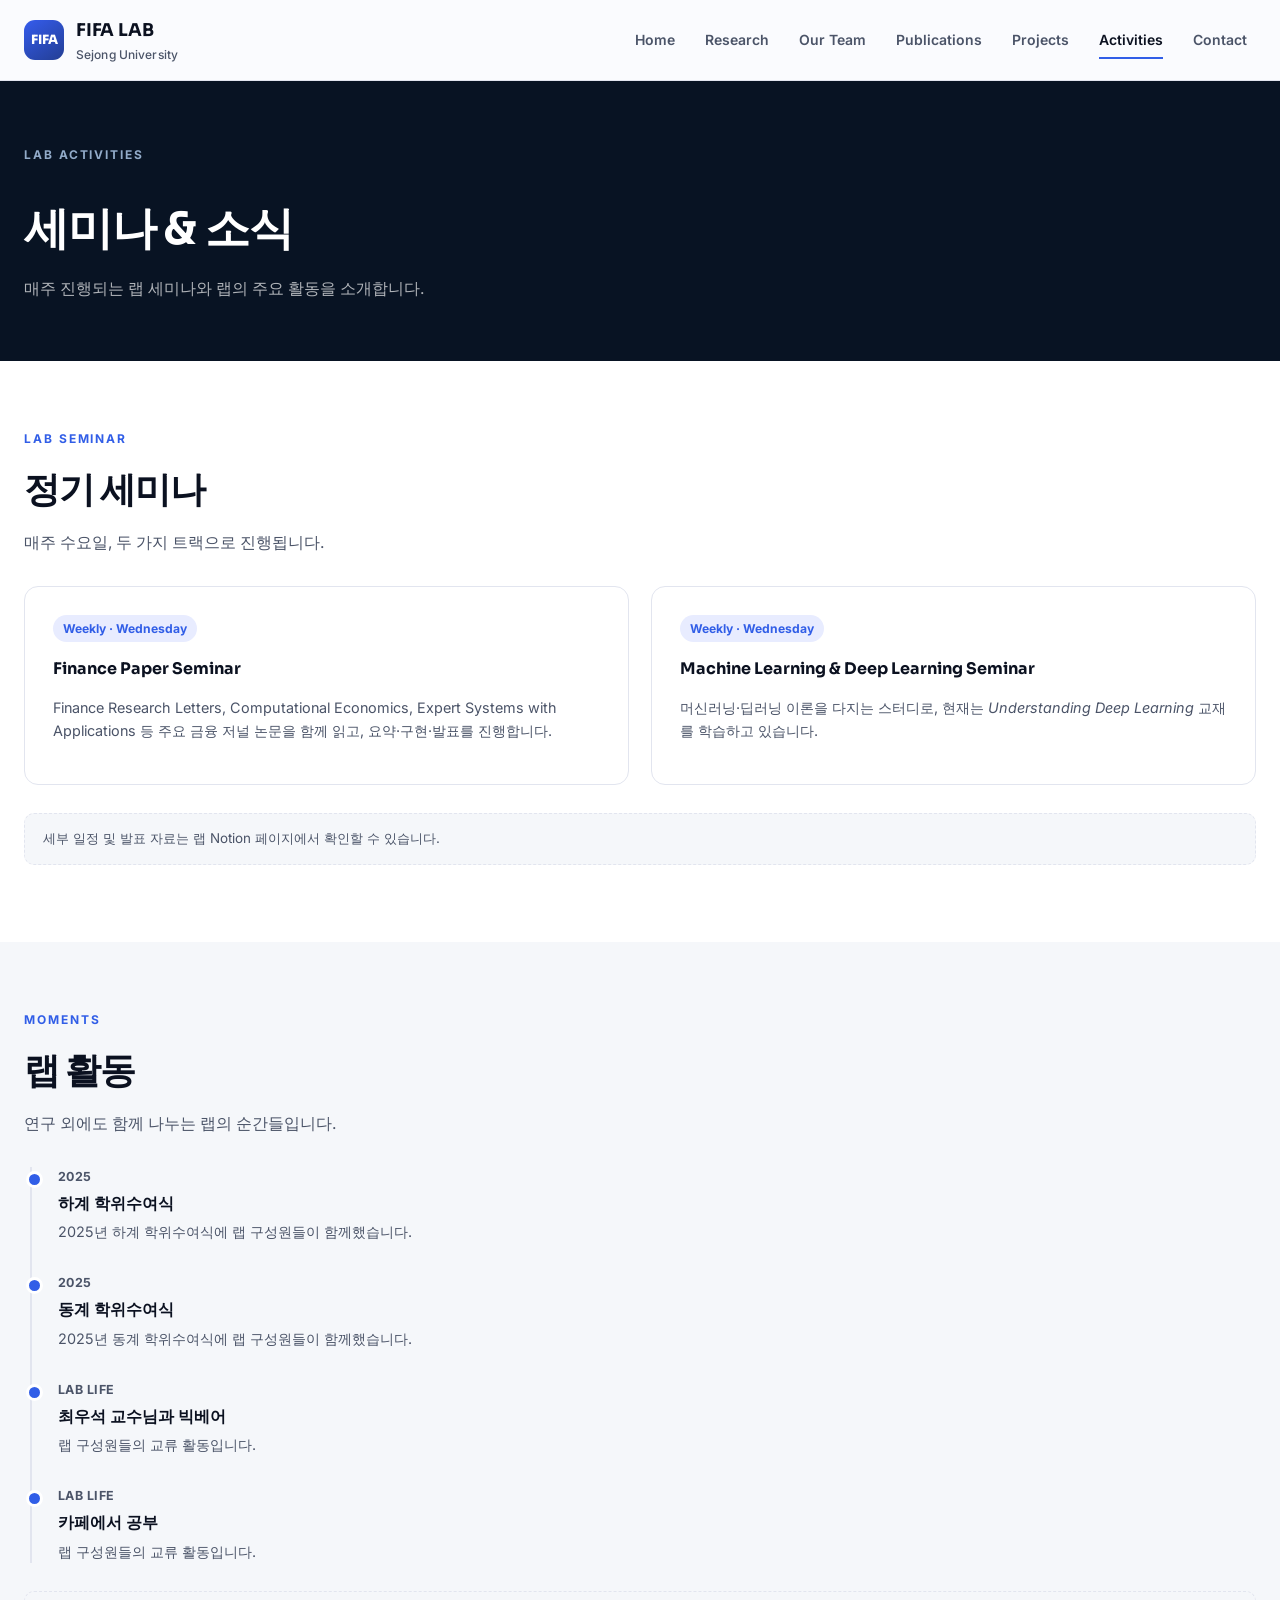
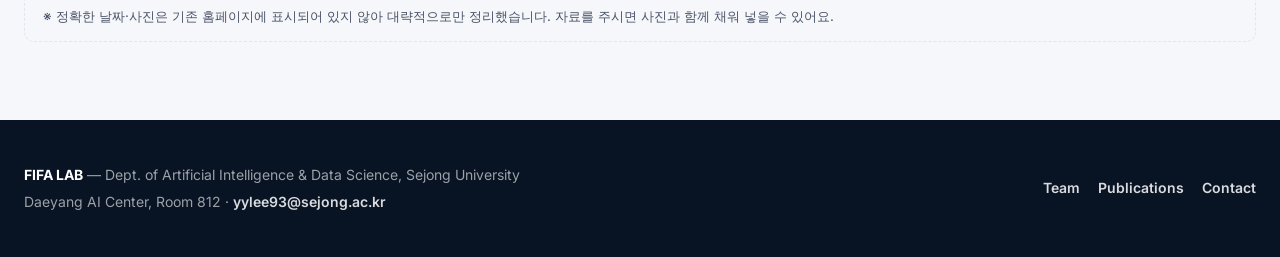
==== commit 568765e2: "Update activities.html" ====
--- a/activities.html
+++ b/activities.html
@@ -20,8 +20,8 @@
     </a>
     <ul class="nav-links" id="primary-navigation" aria-label="주요 메뉴">
       <li><a href="index.html">Home</a></li>
-      <li><a href="index.html#research">Research</a></li>
-      <li><a href="team.html">Team</a></li>
+      <li><a href="research.html">Research</a></li>
+      <li><a href="team.html">Our Team</a></li>
       <li><a href="publications.html">Publications</a></li>
       <li><a href="projects.html">Projects</a></li>
       <li><a href="activities.html">Activities</a></li>
